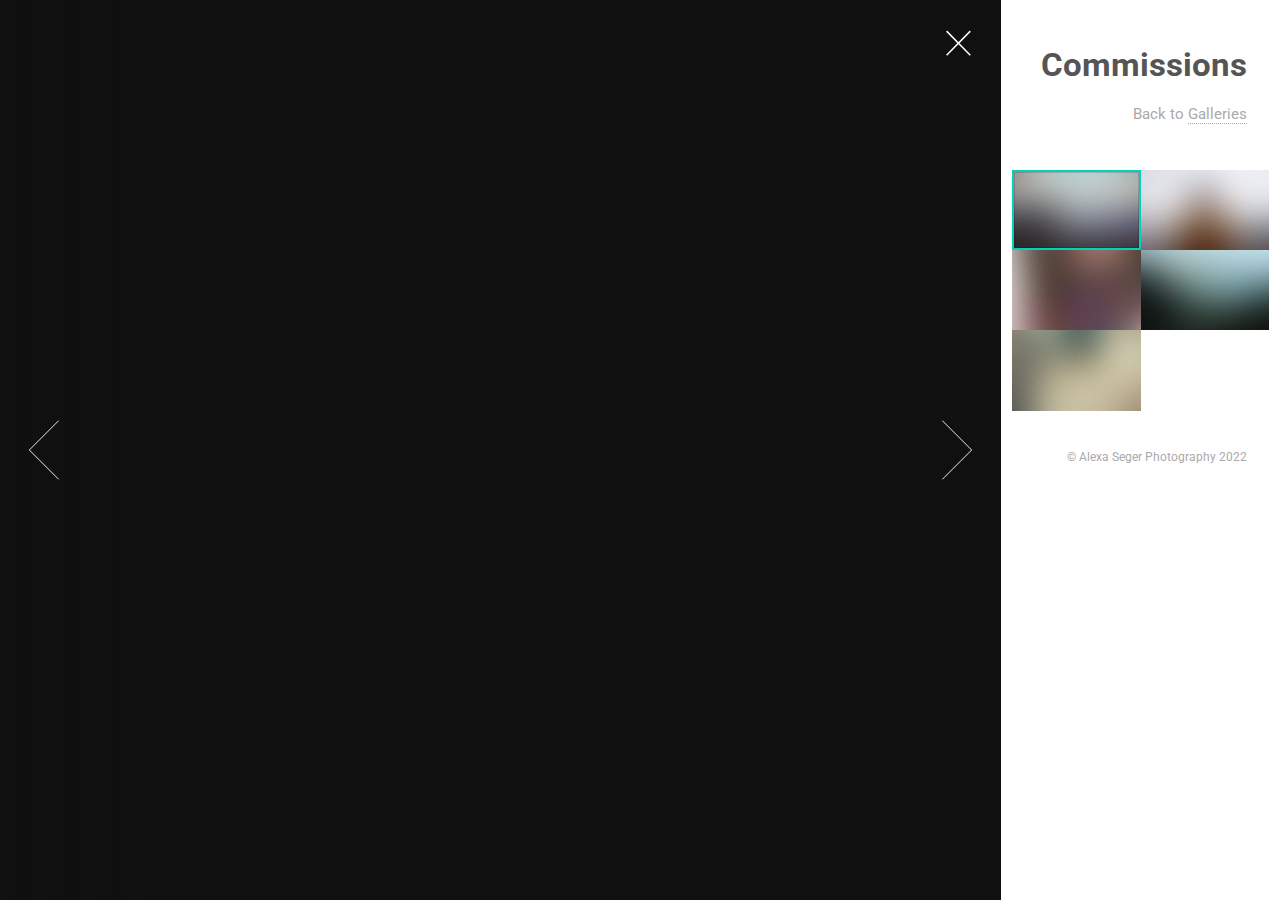
==== commissionGallery.html @ c6664f1d "Headers" ====
<!DOCTYPE HTML>

<html>
	<head>
		<title>Commission Gallery</title>
		<meta charset="utf-8" />
		<meta name="viewport" content="width=device-width, initial-scale=1, user-scalable=no" />
		<link rel="stylesheet" href="assets/css/gallery.css" />
		<noscript><link rel="stylesheet" href="assets/css/noscript.css" /></noscript>
	</head>
	<body class="is-preload-0 is-preload-1 is-preload-2">

		<!-- Main -->
			<div id="main">

				<!-- Header -->
					<header id="header">
						<h1>Commissions</h1>
						<p>Back to <a href="index.html#work">Galleries</a></p>
					</header>

				<!-- Thumbnail -->
					<section id="thumbnails">
						<article>
							<a class="thumbnail" href="images/fulls/Commission/1-DSC_1055.jpg" data-position="left center"><img src="images/thumbs/01.jpg" alt="" /></a>
							<h2>Product shot for <a href="https://www.designsbycarbone.com/">Designs by Carbone </a></h2>
						</article>
						<article>
							<a class="thumbnail" href="images/fulls/Commission/2-DSC_0468.jpg"><img src="images/thumbs/02.jpg" alt="" /></a>
							<h2>Product shot for <a href="https://www.designsbycarbone.com/">Designs by Carbone </a></h2>
						</article>
						<article>
							<a class="thumbnail" href="images/fulls/Commission/3-DSC_0529.jpg" data-position="top center"><img src="images/thumbs/03.jpg" alt="" /></a>
							<h2>Product shot for <a href="https://www.designsbycarbone.com/">Designs by Carbone </a></h2>
						</article>
						<article>
							<a class="thumbnail" href="images/fulls/Commission/4-DSC_0909.jpg"><img src="images/thumbs/04.jpg" alt="" /></a>
							<h2>Product shot for MARTIMUCCI <a href="https://www.instagram.com/martimucci_/">@martimucci_</a></h2>
						</article>
						<article>
							<a class="thumbnail" href="images/fulls/Commission/5-DSC_0930.jpg" data-position="top center"><img src="images/thumbs/05.jpg" alt="" /></a>
							<h2>Product shot for MARTIMUCCI <a href="https://www.instagram.com/martimucci_/">@martimucci_</a></h2>
						</article>
					</section>

				<!-- Footer -->
					<footer id="footer">
						<ul class="copyright">
							<li>&copy; Alexa Seger Photography 2022</li>
						</ul>
					</footer>

			</div>

		<!-- Scripts -->
			<script src="assets/js/jquery.min.js"></script>
			<script src="assets/js/browser.min.js"></script>
			<script src="assets/js/breakpoints.min.js"></script>
			<script src="assets/js/gallery.js"></script>

	</body>
</html>
---- assets/css/gallery.css ----
@import url(fontawesome-all.min.css);
@import url("https://fonts.googleapis.com/css?family=Roboto:400,700");

/*
	Lens by HTML5 UP
	html5up.net | @ajlkn
	Free for personal and commercial use under the CCA 3.0 license (html5up.net/license)
*/

html, body, div, span, applet, object,
iframe, h1, h2, h3, h4, h5, h6, p, blockquote,
pre, a, abbr, acronym, address, big, cite,
code, del, dfn, em, img, ins, kbd, q, s, samp,
small, strike, strong, sub, sup, tt, var, b,
u, i, center, dl, dt, dd, ol, ul, li, fieldset,
form, label, legend, table, caption, tbody,
tfoot, thead, tr, th, td, article, aside,
canvas, details, embed, figure, figcaption,
footer, header, hgroup, menu, nav, output, ruby,
section, summary, time, mark, audio, video {
	margin: 0;
	padding: 0;
	border: 0;
	font-size: 100%;
	font: inherit;
	vertical-align: baseline;}

article, aside, details, figcaption, figure,
footer, header, hgroup, menu, nav, section {
	display: block;}

body {
	line-height: 1;
}

ol, ul {
	list-style: none;
}

blockquote, q {
	quotes: none;
}

	blockquote:before, blockquote:after, q:before, q:after {
		content: '';
		content: none;
	}

table {
	border-collapse: collapse;
	border-spacing: 0;
}

body {
	-webkit-text-size-adjust: none;
}

mark {
	background-color: transparent;
	color: inherit;
}

input::-moz-focus-inner {
	border: 0;
	padding: 0;
}

input, select, textarea {
	-moz-appearance: none;
	-webkit-appearance: none;
	-ms-appearance: none;
	appearance: none;
}

/* Basic */

	/*
			@-ms-viewport {
				width: device-width;
			}
		*/

	@media screen and (max-width: 480px) {

		html, body {
			min-width: 320px;
		}

	}

	body.is-preload-0 *, body.is-preload-0 *:before, body.is-preload-0 *:after {
		-moz-animation: none !important;
		-webkit-animation: none !important;
		-ms-animation: none !important;
		animation: none !important;
		-moz-transition: none !important;
		-webkit-transition: none !important;
		-ms-transition: none !important;
		transition: none !important;
	}

	html {
		box-sizing: border-box;
	}

	*, *:before, *:after {
		box-sizing: inherit;
	}

	html, body {
		background-color: #101010;
		overflow: hidden;
	}

/* Type */

	html {
		font-size: 16pt;
	}

		@media screen and (max-width: 1680px) {

			html {
				font-size: 12pt;
			}

		}

		@media screen and (max-width: 1280px) {

			html {
				font-size: 11pt;
			}

		}

	body {
		background-color: #fff;
		color: #aaa;
	}

	body, input, select, textarea {
		font-family: "Roboto", Helvetica, sans-serif;
		font-weight: 400;
		line-height: 1.65;
		font-size: 1em;
		color: #aaa;
	}

	a {
		-moz-transition: color 0.25s ease, border-bottom-color 0.25s ease;
		-webkit-transition: color 0.25s ease, border-bottom-color 0.25s ease;
		-ms-transition: color 0.25s ease, border-bottom-color 0.25s ease;
		transition: color 0.25s ease, border-bottom-color 0.25s ease;
		border-bottom: dotted 1px;
		color: inherit;
		text-decoration: none;
	}

		a:hover {
			border-bottom-color: transparent;
			color: #00D3B7;
		}

	strong, b {
		font-weight: 400;
		color: #555;
	}

	em, i {
		font-style: italic;
	}

	p {
		margin: 0 0 1.25em 0;
	}

	h1, h2, h3, h4, h5, h6 {
		font-weight: 400;
		line-height: 1.25;
		margin: 0 0 0.5em 0;
		color: #555;
	}

		h1 a, h2 a, h3 a, h4 a, h5 a, h6 a {
			color: inherit;
			text-decoration: none;
		}

	h2 {
		font-size: 1.25em;
	}

	h3 {
		font-size: 1em;
	}

	h4 {
		font-size: 0.9em;
	}

	h5 {
		font-size: 0.8em;
	}

	h6 {
		font-size: 0.7em;
	}

	sub {
		font-size: 0.8em;
		position: relative;
		top: 0.5em;
	}

	sup {
		font-size: 0.8em;
		position: relative;
		top: -0.5em;
	}

	blockquote {
		border-left: solid 4px #ccc;
		font-style: italic;
		margin: 0 0 1.25em 0;
		padding: 0.3125em 0 0.3125em 1.25em;
	}

	code {
		border-radius: 4px;
		border: solid 1px;
		font-family: "Courier New", monospace;
		font-size: 0.9em;
		margin: 0 0.25em;
		padding: 0.25em 0.65em;
		border-color: #ccc;
	}

	pre {
		-webkit-overflow-scrolling: touch;
		font-family: "Courier New", monospace;
		font-size: 0.9em;
		margin: 0 0 1.25em 0;
	}

		pre code {
			display: block;
			padding: 1em 1.5em;
			overflow-x: auto;
		}

	hr {
		border: 0;
		border-bottom: solid 1px #ccc;
		margin: 1.25em 0;
	}

		hr.major {
			margin: 1.875em 0;
		}

	.align-left {
		text-align: left;
	}

	.align-center {
		text-align: center;
	}

	.align-right {
		text-align: right;
	}

/* Button */

	input[type="submit"],
	input[type="reset"],
	input[type="button"],
	button,
	.button {
		-moz-appearance: none;
		-webkit-appearance: none;
		-ms-appearance: none;
		appearance: none;
		-moz-transition: background-color 0.25s ease-in-out, border-color 0.25s ease-in-out, color 0.25s ease-in-out;
		-webkit-transition: background-color 0.25s ease-in-out, border-color 0.25s ease-in-out, color 0.25s ease-in-out;
		-ms-transition: background-color 0.25s ease-in-out, border-color 0.25s ease-in-out, color 0.25s ease-in-out;
		transition: background-color 0.25s ease-in-out, border-color 0.25s ease-in-out, color 0.25s ease-in-out;
		background-color: transparent;
		border-radius: 4px;
		border: solid 1px #ccc;
		color: #555;
		cursor: pointer;
		display: inline-block;
		line-height: 1;
		padding: 0.75em 1.5em;
		text-align: center;
		text-decoration: none;
		white-space: nowrap;
	}

		input[type="submit"]:hover,
		input[type="reset"]:hover,
		input[type="button"]:hover,
		button:hover,
		.button:hover {
			border-color: #00D3B7;
			color: #00D3B7;
		}

			input[type="submit"]:hover:active,
			input[type="reset"]:hover:active,
			input[type="button"]:hover:active,
			button:hover:active,
			.button:hover:active {
				background-color: rgba(0, 211, 183, 0.15);
			}

		input[type="submit"].icon,
		input[type="reset"].icon,
		input[type="button"].icon,
		button.icon,
		.button.icon {
			padding-left: 1.35em;
		}

			input[type="submit"].icon:before,
			input[type="reset"].icon:before,
			input[type="button"].icon:before,
			button.icon:before,
			.button.icon:before {
				margin-right: 0.5em;
			}

		input[type="submit"].fit,
		input[type="reset"].fit,
		input[type="button"].fit,
		button.fit,
		.button.fit {
			width: 100%;
		}

		input[type="submit"].small,
		input[type="reset"].small,
		input[type="button"].small,
		button.small,
		.button.small {
			font-size: 0.8em;
		}

		input[type="submit"].large,
		input[type="reset"].large,
		input[type="button"].large,
		button.large,
		.button.large {
			font-size: 1.35em;
		}

		input[type="submit"].disabled, input[type="submit"]:disabled,
		input[type="reset"].disabled,
		input[type="reset"]:disabled,
		input[type="button"].disabled,
		input[type="button"]:disabled,
		button.disabled,
		button:disabled,
		.button.disabled,
		.button:disabled {
			pointer-events: none;
			opacity: 0.25;
		}

/* Form */

	form {
		margin: 0 0 1.25em 0;
	}

	label {
		color: #555;
		display: block;
		font-size: 0.9em;
		font-weight: 400;
		margin: 0 0 0.625em 0;
	}

	input[type="text"],
	input[type="password"],
	input[type="email"],
	select,
	textarea {
		-moz-appearance: none;
		-webkit-appearance: none;
		-ms-appearance: none;
		appearance: none;
		background-color: transparent;
		border-radius: 4px;
		border: solid 1px #ccc;
		color: inherit;
		display: block;
		outline: 0;
		padding: 0 0.75em;
		text-decoration: none;
		width: 100%;
	}

		input[type="text"]:invalid,
		input[type="password"]:invalid,
		input[type="email"]:invalid,
		select:invalid,
		textarea:invalid {
			box-shadow: none;
		}

		input[type="text"]:focus,
		input[type="password"]:focus,
		input[type="email"]:focus,
		select:focus,
		textarea:focus {
			border-color: #00D3B7;
		}

	select {
		background-image: url("data:image/svg+xml;charset=utf8,%3Csvg xmlns='http://www.w3.org/2000/svg' width='40' height='40' preserveAspectRatio='none' viewBox='0 0 40 40'%3E%3Cpath d='M9.4,12.3l10.4,10.4l10.4-10.4c0.2-0.2,0.5-0.4,0.9-0.4c0.3,0,0.6,0.1,0.9,0.4l3.3,3.3c0.2,0.2,0.4,0.5,0.4,0.9 c0,0.4-0.1,0.6-0.4,0.9L20.7,31.9c-0.2,0.2-0.5,0.4-0.9,0.4c-0.3,0-0.6-0.1-0.9-0.4L4.3,17.3c-0.2-0.2-0.4-0.5-0.4-0.9 c0-0.4,0.1-0.6,0.4-0.9l3.3-3.3c0.2-0.2,0.5-0.4,0.9-0.4S9.1,12.1,9.4,12.3z' fill='%23ccc' /%3E%3C/svg%3E");
		background-size: 1.25rem;
		background-repeat: no-repeat;
		background-position: calc(100% - 1rem) center;
		height: 2.75em;
		padding-right: 2.75em;
		text-overflow: ellipsis;
	}

		select option {
			color: #555;
			background: #fff;
		}

		select:focus::-ms-value {
			background-color: transparent;
		}

		select::-ms-expand {
			display: none;
		}

	.select-wrapper {
		text-decoration: none;
		display: block;
		position: relative;
	}

		.select-wrapper:before {
			-moz-osx-font-smoothing: grayscale;
			-webkit-font-smoothing: antialiased;
			display: inline-block;
			font-style: normal;
			font-variant: normal;
			text-rendering: auto;
			line-height: 1;
			text-transform: none !important;
			font-family: 'Font Awesome 5 Free';
			font-weight: 900;
		}

		.select-wrapper:before {
			color: #ccc;
			content: '\f107';
			display: block;
			height: 2.75em;
			line-height: 2.75em;
			pointer-events: none;
			position: absolute;
			right: 0;
			text-align: center;
			top: 0;
			width: 2.75em;
		}

		.select-wrapper select::-ms-expand {
			display: none;
		}

	input[type="text"],
	input[type="password"],
	input[type="email"],
	select {
		height: 2.75em;
	}

	textarea {
		padding: 0.75em 1em;
	}

	input[type="checkbox"],
	input[type="radio"] {
		-moz-appearance: none;
		-webkit-appearance: none;
		-ms-appearance: none;
		appearance: none;
		display: block;
		float: left;
		margin-right: -2em;
		opacity: 0;
		width: 1em;
		z-index: -1;
	}

		input[type="checkbox"] + label,
		input[type="radio"] + label {
			text-decoration: none;
			color: #aaa;
			cursor: pointer;
			display: inline-block;
			font-size: 1em;
			font-weight: 400;
			margin: 0;
			padding-left: 2.4em;
			padding-right: 0.75em;
			position: relative;
		}

			input[type="checkbox"] + label:before,
			input[type="radio"] + label:before {
				-moz-osx-font-smoothing: grayscale;
				-webkit-font-smoothing: antialiased;
				display: inline-block;
				font-style: normal;
				font-variant: normal;
				text-rendering: auto;
				line-height: 1;
				text-transform: none !important;
				font-family: 'Font Awesome 5 Free';
				font-weight: 900;
			}

			input[type="checkbox"] + label:before,
			input[type="radio"] + label:before {
				background: transparent;
				border-radius: 4px;
				border: solid 1px #ccc;
				content: '';
				display: inline-block;
				font-size: 0.8em;
				height: 2.0625em;
				left: 0;
				line-height: 2.0625em;
				position: absolute;
				text-align: center;
				top: 0;
				width: 2.0625em;
			}

		input[type="checkbox"]:checked + label:before,
		input[type="radio"]:checked + label:before {
			background-color: #555;
			border-color: #555;
			color: #fff;
			content: '\f00c';
		}

		input[type="checkbox"]:focus + label:before,
		input[type="radio"]:focus + label:before {
			border-color: #00D3B7;
		}

	input[type="checkbox"] + label:before {
		border-radius: 4px;
	}

	input[type="radio"] + label:before {
		border-radius: 100%;
	}

	::-webkit-input-placeholder {
		opacity: 1.0;
		color: #ccc !important;
	}

	:-moz-placeholder {
		opacity: 1.0;
		color: #ccc !important;
	}

	::-moz-placeholder {
		opacity: 1.0;
		color: #ccc !important;
	}

	:-ms-input-placeholder {
		opacity: 1.0;
		color: #ccc !important;
	}

	.field {
		margin: 0 0 1.25em 0;
	}

/* Icon */

	.icon {
		text-decoration: none;
		border-bottom: none;
		position: relative;
	}

		.icon:before {
			-moz-osx-font-smoothing: grayscale;
			-webkit-font-smoothing: antialiased;
			display: inline-block;
			font-style: normal;
			font-variant: normal;
			text-rendering: auto;
			line-height: 1;
			text-transform: none !important;
			font-family: 'Font Awesome 5 Free';
			font-weight: 400;
		}

		.icon > .label {
			display: none;
		}

		.icon:before {
			line-height: inherit;
		}

		.icon.solid:before {
			font-weight: 900;
		}

		.icon.brands:before {
			font-family: 'Font Awesome 5 Brands';
		}

/* List */

	ol {
		list-style: decimal;
		margin: 0 0 1.25em 0;
		padding-left: 1.25em;
	}

		ol li {
			padding-left: 0.25em;
		}

	ul {
		list-style: disc;
		margin: 0 0 1.25em 0;
		padding-left: 1em;
	}

		ul li {
			padding-left: 0.5em;
		}

		ul.alt {
			list-style: none;
			padding-left: 0;
		}

			ul.alt li {
				border-top: solid 1px #ccc;
				padding: 0.5em 0;
			}

				ul.alt li:first-child {
					border-top: 0;
					padding-top: 0;
				}

	dl {
		margin: 0 0 1.25em 0;
	}

		dl dt {
			display: block;
			font-weight: 400;
			margin: 0 0 0.625em 0;
		}

		dl dd {
			margin-left: 1.25em;
		}

/* Actions */

	ul.actions {
		display: -moz-flex;
		display: -webkit-flex;
		display: -ms-flex;
		display: flex;
		cursor: default;
		list-style: none;
		margin-left: -0.625em;
		padding-left: 0;
	}

		ul.actions li {
			padding: 0 0 0 0.625em;
			vertical-align: middle;
		}

		ul.actions.special {
			-moz-justify-content: center;
			-webkit-justify-content: center;
			-ms-justify-content: center;
			justify-content: center;
			width: 100%;
			margin-left: 0;
		}

			ul.actions.special li:first-child {
				padding-left: 0;
			}

		ul.actions.stacked {
			-moz-flex-direction: column;
			-webkit-flex-direction: column;
			-ms-flex-direction: column;
			flex-direction: column;
			margin-left: 0;
		}

			ul.actions.stacked li {
				padding: 0.8125em 0 0 0;
			}

				ul.actions.stacked li:first-child {
					padding-top: 0;
				}

		ul.actions.fit {
			width: calc(100% + 0.625em);
		}

			ul.actions.fit li {
				-moz-flex-grow: 1;
				-webkit-flex-grow: 1;
				-ms-flex-grow: 1;
				flex-grow: 1;
				-moz-flex-shrink: 1;
				-webkit-flex-shrink: 1;
				-ms-flex-shrink: 1;
				flex-shrink: 1;
				width: 100%;
			}

				ul.actions.fit li > * {
					width: 100%;
				}

			ul.actions.fit.stacked {
				width: 100%;
			}

		@media screen and (max-width: 480px) {

			ul.actions:not(.fixed) {
				-moz-flex-direction: column;
				-webkit-flex-direction: column;
				-ms-flex-direction: column;
				flex-direction: column;
				margin-left: 0;
				width: 100% !important;
			}

				ul.actions:not(.fixed) li {
					-moz-flex-grow: 1;
					-webkit-flex-grow: 1;
					-ms-flex-grow: 1;
					flex-grow: 1;
					-moz-flex-shrink: 1;
					-webkit-flex-shrink: 1;
					-ms-flex-shrink: 1;
					flex-shrink: 1;
					padding: 0.625em 0 0 0;
					text-align: center;
					width: 100%;
				}

					ul.actions:not(.fixed) li > * {
						width: 100%;
					}

					ul.actions:not(.fixed) li:first-child {
						padding-top: 0;
					}

					ul.actions:not(.fixed) li input[type="submit"],
					ul.actions:not(.fixed) li input[type="reset"],
					ul.actions:not(.fixed) li input[type="button"],
					ul.actions:not(.fixed) li button,
					ul.actions:not(.fixed) li .button {
						width: 100%;
					}

						ul.actions:not(.fixed) li input[type="submit"].icon:before,
						ul.actions:not(.fixed) li input[type="reset"].icon:before,
						ul.actions:not(.fixed) li input[type="button"].icon:before,
						ul.actions:not(.fixed) li button.icon:before,
						ul.actions:not(.fixed) li .button.icon:before {
							margin-left: -0.5rem;
						}

		}

/* Icons */

	ul.icons {
		cursor: default;
		list-style: none;
		padding-left: 0;
	}

		ul.icons li {
			display: inline-block;
			padding: 0 1em 0 0;
		}

			ul.icons li:last-child {
				padding-right: 0;
			}

			ul.icons li .icon:before {
				font-size: 1.5rem;
			}

/* Main */

	#main {
		-moz-transition: opacity 0.75s ease, right 0.75s ease, left 0.75s ease, visibility 0.75s;
		-webkit-transition: opacity 0.75s ease, right 0.75s ease, left 0.75s ease, visibility 0.75s;
		-ms-transition: opacity 0.75s ease, right 0.75s ease, left 0.75s ease, visibility 0.75s;
		transition: opacity 0.75s ease, right 0.75s ease, left 0.75s ease, visibility 0.75s;
		-webkit-overflow-scrolling: touch;
		position: fixed;
		top: 0;
		width: 22.5em;
		height: 100%;
		background: #fff;
		outline: 0;
		overflow-x: hidden;
		overflow-y: auto;
		text-align: right;
		visibility: visible;
		z-index: 10000;
		right: 0;
	}

		#main .toggle {
			-webkit-tap-highlight-color: rgba(0, 0, 0, 0);
			position: absolute;
			top: 0;
			width: 4em;
			height: 4em;
			background-image: url("images/close-small-alt.svg");
			background-repeat: no-repeat;
			background-size: 32px 32px;
			cursor: pointer;
			display: none;
			z-index: 1;
			background-position: 0.5em 0.5em;
			left: 0;
		}

		body.fullscreen #main {
			visibility: hidden;
			right: -22.5em;
		}

		body.is-preload-1 #main {
			opacity: 0;
			right: -2em;
		}

		@media screen and (max-width: 1280px) {

			#main {
				width: 19em;
			}

				body.fullscreen #main {
					right: -19em;
				}

		}

		@media screen and (max-width: 980px) {

			#main {
				background: rgba(255, 255, 255, 0.925);
			}

				#main .toggle {
					display: block;
				}

		}

		@media screen and (max-width: 480px) {

			#main {
				transition: opacity 0.5s ease, visibility 0.5s;
				width: 100%;
				background: #fff;
				text-align: center;
			}

				body.is-preload-1 #main {
					left: auto !important;
					right: auto !important;
				}

				body.fullscreen #main {
					left: auto !important;
					right: auto !important;
					opacity: 0;
				}

				#main .toggle {
					display: none;
				}

		}

/* Header */

	#header {
		padding: 3em 2.25em 1.75em 2.25em ;
	}

		#header h1 {
			font-size: 2.25em;
			font-weight: 700;
		}

/* Footer */

	#footer {
		padding: 2.25em 2.25em 1em 2.25em ;
	}

		#footer .copyright {
			list-style: none;
			padding: 0;
		}

			#footer .copyright li {
				display: inline-block;
				font-size: 0.8em;
				margin-left: 0.35em;
				padding: 0;
			}

				#footer .copyright li:first-child {
					margin-left: 0;
				}

/* Thumbnails */

	#thumbnails {
		display: flex;
		flex-wrap: wrap;
		padding: 0 0.75em;
	}

		#thumbnails article {
			position: relative;
			width: 50%;
			background: #101010;
			outline: 0;
		}

			#thumbnails article .thumbnail {
				-webkit-tap-highlight-color: rgba(0, 0, 0, 0);
				display: block;
				position: relative;
				border: 0;
				outline: 0;
			}

				#thumbnails article .thumbnail img {
					display: block;
					width: 100%;
				}

				#thumbnails article .thumbnail:before {
					pointer-events: none;
					-moz-transition: opacity 0.25s ease;
					-webkit-transition: opacity 0.25s ease;
					-ms-transition: opacity 0.25s ease;
					transition: opacity 0.25s ease;
					content: '';
					position: absolute;
					left: 0;
					top: 0;
					width: 100%;
					height: 100%;
					box-shadow: inset 0 0 0 2px #00D3B7, inset 0 0 0px 3px rgba(0, 0, 0, 0.15);
					opacity: 0;
					z-index: 1;
				}

				#thumbnails article .thumbnail:focus:before {
					opacity: 0.5;
				}

			#thumbnails article h2, #thumbnails article p {
				display: none;
			}

			#thumbnails article.active .thumbnail:before {
				opacity: 1;
			}

		@media screen and (max-width: 480px) {

			#thumbnails article .thumbnail:before {
				display: none;
			}

		}

/* Viewer */

	@-moz-keyframes spinner {
		0% {
			-moz-transform: rotate(0deg);
			-webkit-transform: rotate(0deg);
			-ms-transform: rotate(0deg);
			transform: rotate(0deg);
		}

		100% {
			-moz-transform: rotate(360deg);
			-webkit-transform: rotate(360deg);
			-ms-transform: rotate(360deg);
			transform: rotate(360deg);
		}
	}

	@-webkit-keyframes spinner {
		0% {
			-moz-transform: rotate(0deg);
			-webkit-transform: rotate(0deg);
			-ms-transform: rotate(0deg);
			transform: rotate(0deg);
		}

		100% {
			-moz-transform: rotate(360deg);
			-webkit-transform: rotate(360deg);
			-ms-transform: rotate(360deg);
			transform: rotate(360deg);
		}
	}

	@-ms-keyframes spinner {
		0% {
			-moz-transform: rotate(0deg);
			-webkit-transform: rotate(0deg);
			-ms-transform: rotate(0deg);
			transform: rotate(0deg);
		}

		100% {
			-moz-transform: rotate(360deg);
			-webkit-transform: rotate(360deg);
			-ms-transform: rotate(360deg);
			transform: rotate(360deg);
		}
	}

	@keyframes spinner {
		0% {
			-moz-transform: rotate(0deg);
			-webkit-transform: rotate(0deg);
			-ms-transform: rotate(0deg);
			transform: rotate(0deg);
		}

		100% {
			-moz-transform: rotate(360deg);
			-webkit-transform: rotate(360deg);
			-ms-transform: rotate(360deg);
			transform: rotate(360deg);
		}
	}

	#viewer {
		-moz-transition: opacity 0.75s ease, width 0.75s ease;
		-webkit-transition: opacity 0.75s ease, width 0.75s ease;
		-ms-transition: opacity 0.75s ease, width 0.75s ease;
		transition: opacity 0.75s ease, width 0.75s ease;
		position: absolute;
		top: 0;
		width: calc(100% - 22.5em);
		height: 100%;
		left: 0;
	}

		#viewer .inner {
			pointer-events: none;
			position: absolute;
			top: 0;
			left: 0;
			width: 100%;
			height: 100%;
			z-index: 2;
		}

			#viewer .inner > * {
				pointer-events: auto;
			}

			#viewer .inner:before {
				background-image: -moz-linear-gradient(left, rgba(16,16,16,0.2), rgba(16,16,16,0) 10em, rgba(16,16,16,0)), -moz-linear-gradient(right, rgba(16,16,16,0.2), rgba(16,16,16,0) 10em, rgba(16,16,16,0));
				background-image: -webkit-linear-gradient(left, rgba(16,16,16,0.2), rgba(16,16,16,0) 10em, rgba(16,16,16,0)), -webkit-linear-gradient(right, rgba(16,16,16,0.2), rgba(16,16,16,0) 10em, rgba(16,16,16,0));
				background-image: -ms-linear-gradient(left, rgba(16,16,16,0.2), rgba(16,16,16,0) 10em, rgba(16,16,16,0)), -ms-linear-gradient(right, rgba(16,16,16,0.2), rgba(16,16,16,0) 10em, rgba(16,16,16,0));
				background-image: linear-gradient(left, rgba(16,16,16,0.2), rgba(16,16,16,0) 10em, rgba(16,16,16,0)), linear-gradient(right, rgba(16,16,16,0.2), rgba(16,16,16,0) 10em, rgba(16,16,16,0));
				content: '';
				display: block;
				position: absolute;
				top: 0;
				left: 0;
				width: 100%;
				height: 100%;
			}

			#viewer .inner .toggle {
				-webkit-tap-highlight-color: rgba(0, 0, 0, 0);
				position: absolute;
				top: 0;
				width: 4em;
				height: 4em;
				background-image: url("images/close.svg");
				background-repeat: no-repeat;
				background-size: 64px 64px;
				cursor: pointer;
				z-index: 1;
				right: 0;
				background-position: calc(100% - 0.75em) 0.75em;
			}

			#viewer .inner .nav-next,
			#viewer .inner .nav-previous {
				-webkit-tap-highlight-color: rgba(0, 0, 0, 0);
				position: absolute;
				top: 50%;
				width: 6em;
				height: 6em;
				margin-top: -3em;
				background-image: url("images/arrow.svg");
				background-position: center;
				background-repeat: no-repeat;
				background-size: contain;
				cursor: pointer;
			}

			#viewer .inner .nav-previous {
				-moz-transform: scaleX(-1);
				-webkit-transform: scaleX(-1);
				-ms-transform: scaleX(-1);
				transform: scaleX(-1);
				left: 0;
			}

			#viewer .inner .nav-next {
				right: 0;
			}

		#viewer .slide {
			-moz-transition: opacity 0.5s ease-in-out;
			-webkit-transition: opacity 0.5s ease-in-out;
			-ms-transition: opacity 0.5s ease-in-out;
			transition: opacity 0.5s ease-in-out;
			position: absolute;
			top: 0;
			left: 0;
			width: 100%;
			height: 100%;
			opacity: 1;
			z-index: 1;
		}

			#viewer .slide .caption {
				background-image: -moz-linear-gradient(bottom, rgba(16,16,16,0.75), rgba(16,16,16,0.25) 80%, rgba(16,16,16,0));
				background-image: -webkit-linear-gradient(bottom, rgba(16,16,16,0.75), rgba(16,16,16,0.25) 80%, rgba(16,16,16,0));
				background-image: -ms-linear-gradient(bottom, rgba(16,16,16,0.75), rgba(16,16,16,0.25) 80%, rgba(16,16,16,0));
				background-image: linear-gradient(bottom, rgba(16,16,16,0.75), rgba(16,16,16,0.25) 80%, rgba(16,16,16,0));
				padding: 2em 2em 0.75em 2em ;
				position: absolute;
				bottom: 0;
				left: 0;
				width: 100%;
				color: rgba(255, 255, 255, 0.5);
				z-index: 1;
			}

				#viewer .slide .caption h2, #viewer .slide .caption h3, #viewer .slide .caption h4, #viewer .slide .caption h5, #viewer .slide .caption h6 {
					color: #fff;
				}

			#viewer .slide .image {
				-moz-transition: opacity 0.5s ease-in-out;
				-webkit-transition: opacity 0.5s ease-in-out;
				-ms-transition: opacity 0.5s ease-in-out;
				transition: opacity 0.5s ease-in-out;
				position: absolute;
				top: 0;
				left: 0;
				width: 100%;
				height: 100%;
				background-repeat: no-repeat;
/*makes it look better for portrait aspect */
				background-size: contain;
				opacity: 0;
			}

			#viewer .slide:before {
				-moz-animation: spinner 1s linear infinite;
				-webkit-animation: spinner 1s linear infinite;
				-ms-animation: spinner 1s linear infinite;
				animation: spinner 1s linear infinite;
				-moz-transition: opacity 0.5s ease-in-out;
				-webkit-transition: opacity 0.5s ease-in-out;
				-ms-transition: opacity 0.5s ease-in-out;
				transition: opacity 0.5s ease-in-out;
				content: '';
				display: block;
				position: absolute;
				top: 50%;
				left: 50%;
				width: 3em;
				height: 3em;
				background-image: url("images/spinner.svg");
				background-position: center;
				background-repeat: no-repeat;
				background-size: contain;
				margin: -1.5em 0 0 -1.5em;
				opacity: 0;
			}

			#viewer .slide.loading:before {
				opacity: 1;
			}

			#viewer .slide.active .image {
				opacity: 1;
			}

		body.fullscreen #viewer {
			width: 100%;
		}

			body.fullscreen #viewer .inner .toggle {
				background-image: url("images/open.svg");
			}

		body.is-preload-1 #viewer {
			opacity: 0;
		}

		body.is-preload-2 #viewer .slide {
			opacity: 0;
		}

		@media screen and (max-width: 1280px) {

			#viewer {
				width: calc(100% - 19em);
			}

		}

		@media screen and (max-width: 980px) {

			#viewer {
				width: 100%;
			}

				#viewer .inner .toggle {
					-moz-transition: opacity 0.75s ease;
					-webkit-transition: opacity 0.75s ease;
					-ms-transition: opacity 0.75s ease;
					transition: opacity 0.75s ease;
					background-image: url("images/open.svg");
					opacity: 0;
					right: 0;
				}

				body.fullscreen #viewer .inner .toggle {
					opacity: 1;
				}

		}

		@media screen and (max-width: 736px) {

			#viewer .inner .toggle {
				background-size: 32px 32px;
			}

			#viewer .inner .nav-next,
			#viewer .inner .nav-previous {
				background-image: url("images/arrow-small.svg");
				background-size: 32px 32px;
			}

			body.fullscreen #viewer .inner .toggle {
				background-image: url("images/open-small.svg");
			}

		}

		@media screen and (max-width: 480px) {

			#viewer {
				-moz-transition: opacity 0.5s ease;
				-webkit-transition: opacity 0.5s ease;
				-ms-transition: opacity 0.5s ease;
				transition: opacity 0.5s ease;
				-moz-transition-delay: 0s;
				-webkit-transition-delay: 0s;
				-ms-transition-delay: 0s;
				transition-delay: 0s;
				opacity: 0;
			}

				#viewer .inner .toggle {
					background-image: url("images/close-small.svg") !important;
					background-size: 32px 32px;
				}

				body.fullscreen #viewer {
					-moz-transition-delay: 0.5s;
					-webkit-transition-delay: 0.5s;
					-ms-transition-delay: 0.5s;
					transition-delay: 0.5s;
					opacity: 1;
				}

		}
---- assets/css/noscript.css ----
/*
	Dimension by HTML5 UP
	html5up.net | @ajlkn
	Free for personal and commercial use under the CCA 3.0 license (html5up.net/license)
*/

/* BG */

	body.is-preload #bg:before {
		background-color: transparent;
	}

/* Header */

	body.is-preload #header {
		-moz-filter: none;
		-webkit-filter: none;
		-ms-filter: none;
		filter: none;
	}

		body.is-preload #header > * {
			opacity: 1;
		}

		body.is-preload #header .content .inner {
			max-height: none;
			padding: 3rem 2rem;
			opacity: 1;
		}

/* Main */

	#main article {
		opacity: 1;
		margin: 4rem 0 0 0;
	}
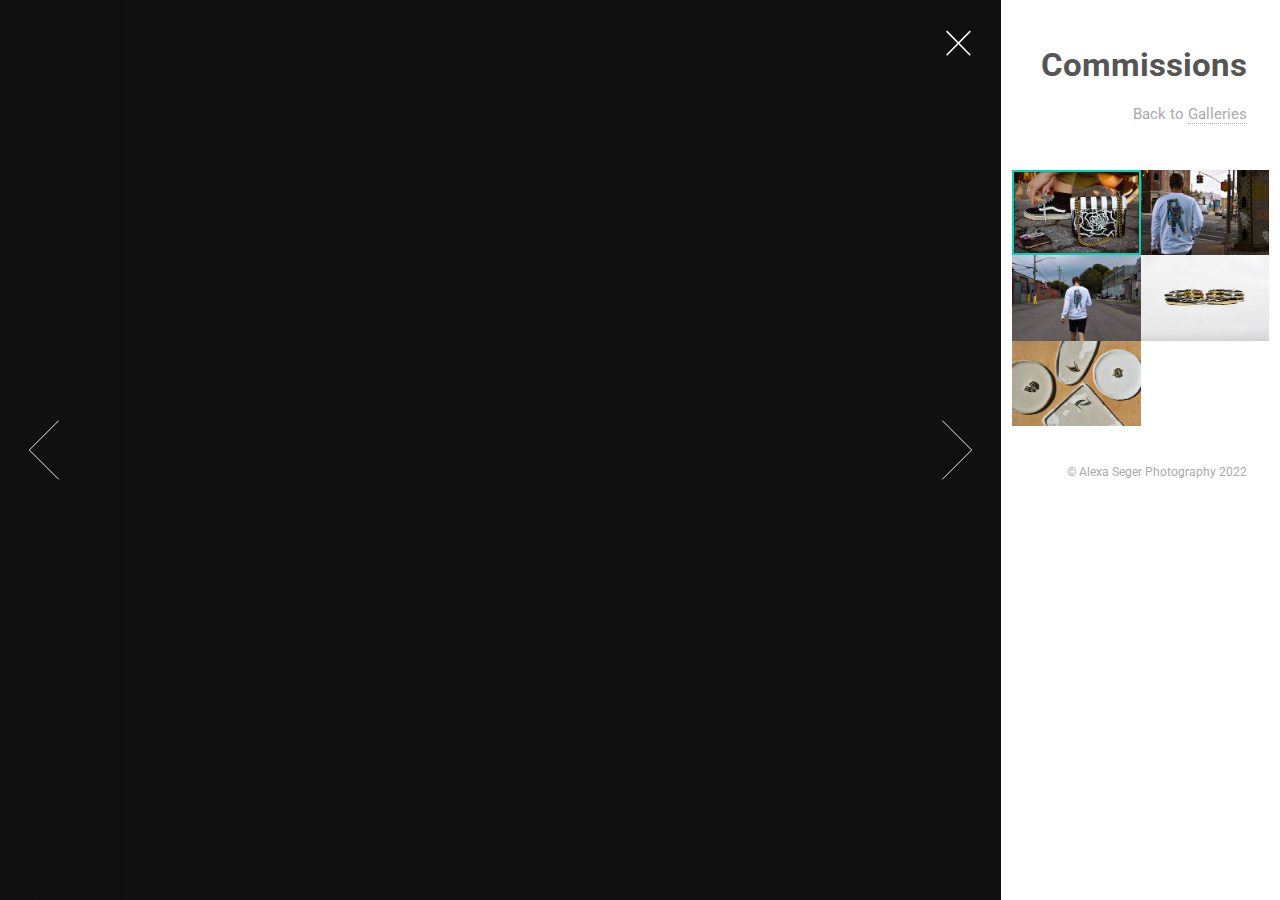
==== commit e33bcb04: "thumbnails, compression" ====
--- a/commissionGallery.html
+++ b/commissionGallery.html
@@ -22,23 +22,23 @@
 				<!-- Thumbnail -->
 					<section id="thumbnails">
 						<article>
-							<a class="thumbnail" href="images/fulls/Commission/1-DSC_1055.jpg" data-position="left center"><img src="images/thumbs/01.jpg" alt="" /></a>
+							<a class="thumbnail" href="images/fulls/Commission/1-DSC_1055.jpg" data-position="left center"><img src="images/thumbs/CommissionThumbs/1-DSC_1055.jpg" alt="" /></a>
 							<h2>Product shot for <a href="https://www.designsbycarbone.com/">Designs by Carbone </a></h2>
 						</article>
 						<article>
-							<a class="thumbnail" href="images/fulls/Commission/2-DSC_0468.jpg"><img src="images/thumbs/02.jpg" alt="" /></a>
+							<a class="thumbnail" href="images/fulls/Commission/2-DSC_0468.jpg"><img src="images/thumbs/CommissionThumbs/2-DSC_0468.jpg" alt="" /></a>
 							<h2>Product shot for <a href="https://www.designsbycarbone.com/">Designs by Carbone </a></h2>
 						</article>
 						<article>
-							<a class="thumbnail" href="images/fulls/Commission/3-DSC_0529.jpg" data-position="top center"><img src="images/thumbs/03.jpg" alt="" /></a>
+							<a class="thumbnail" href="images/fulls/Commission/3-DSC_0529.jpg" data-position="top center"><img src="images/thumbs/CommissionThumbs/3-DSC_0529.jpg" alt="" /></a>
 							<h2>Product shot for <a href="https://www.designsbycarbone.com/">Designs by Carbone </a></h2>
 						</article>
 						<article>
-							<a class="thumbnail" href="images/fulls/Commission/4-DSC_0909.jpg"><img src="images/thumbs/04.jpg" alt="" /></a>
+							<a class="thumbnail" href="images/fulls/Commission/4-DSC_0909.jpg"><img src="images/thumbs/CommissionThumbs/4-DSC_0909.jpg" alt="" /></a>
 							<h2>Product shot for MARTIMUCCI <a href="https://www.instagram.com/martimucci_/">@martimucci_</a></h2>
 						</article>
 						<article>
-							<a class="thumbnail" href="images/fulls/Commission/5-DSC_0930.jpg" data-position="top center"><img src="images/thumbs/05.jpg" alt="" /></a>
+							<a class="thumbnail" href="images/fulls/Commission/5-DSC_0930.jpg" data-position="top center"><img src="images/thumbs/CommissionThumbs/5-DSC_0930.jpg" alt="" /></a>
 							<h2>Product shot for MARTIMUCCI <a href="https://www.instagram.com/martimucci_/">@martimucci_</a></h2>
 						</article>
 					</section>
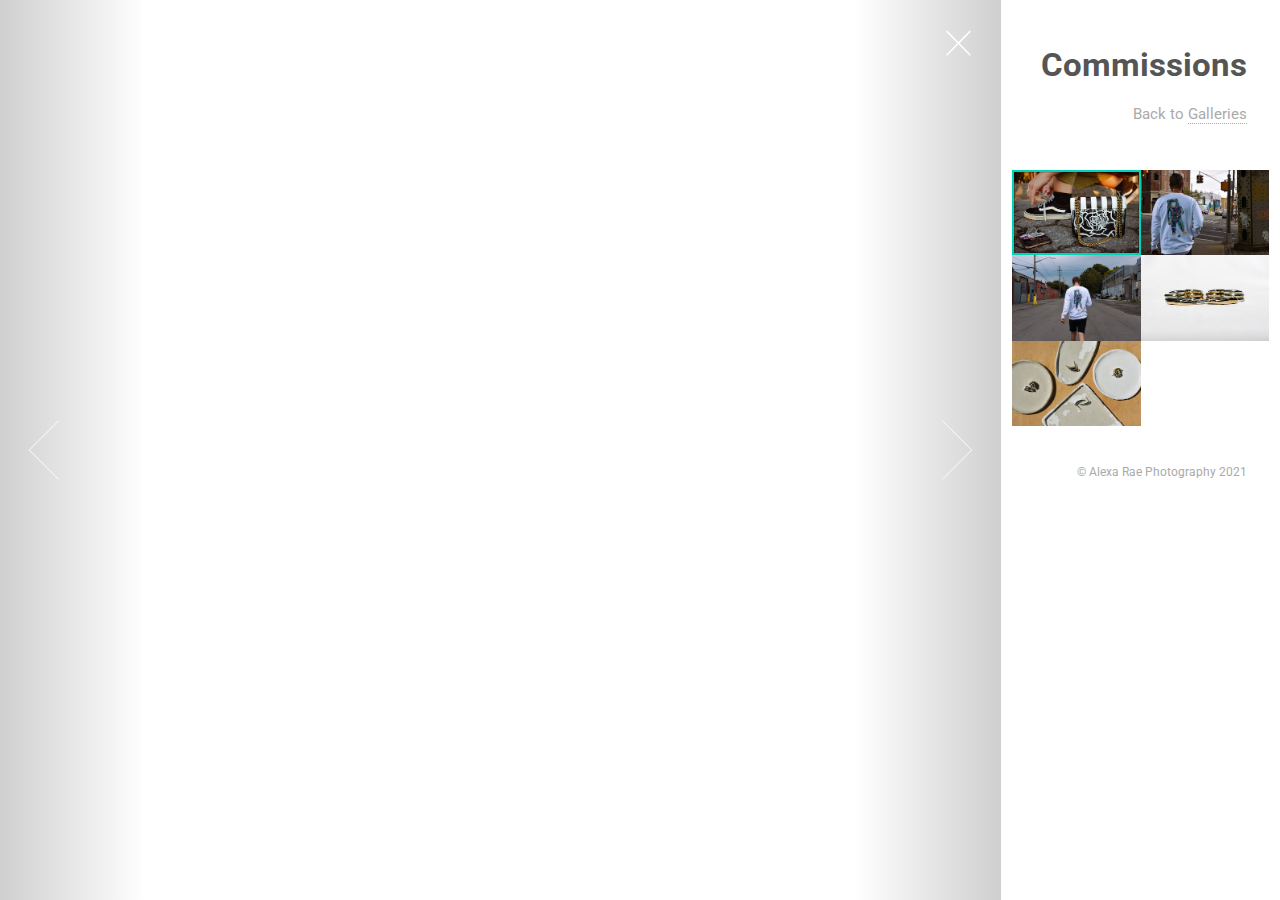
==== commit f2111bff: "footer" ====
--- a/commissionGallery.html
+++ b/commissionGallery.html
@@ -46,7 +46,7 @@
 				<!-- Footer -->
 					<footer id="footer">
 						<ul class="copyright">
-							<li>&copy; Alexa Seger Photography 2022</li>
+							<li>&copy; Alexa Rae Photography 2021</li>
 						</ul>
 					</footer>
 
--- a/assets/css/gallery.css
+++ b/assets/css/gallery.css
@@ -108,7 +108,7 @@
 	}
 
 	html, body {
-		background-color: #101010;
+		background-color: rgb(255, 255, 255);
 		overflow: hidden;
 	}
 
@@ -251,7 +251,7 @@
 
 	hr {
 		border: 0;
-		border-bottom: solid 1px #ccc;
+		border-bottom: solid 1px rgb(255, 255, 255)c;
 		margin: 1.25em 0;
 	}
 
@@ -967,7 +967,7 @@
 		#thumbnails article {
 			position: relative;
 			width: 50%;
-			background: #101010;
+			background: white;
 			outline: 0;
 		}
 
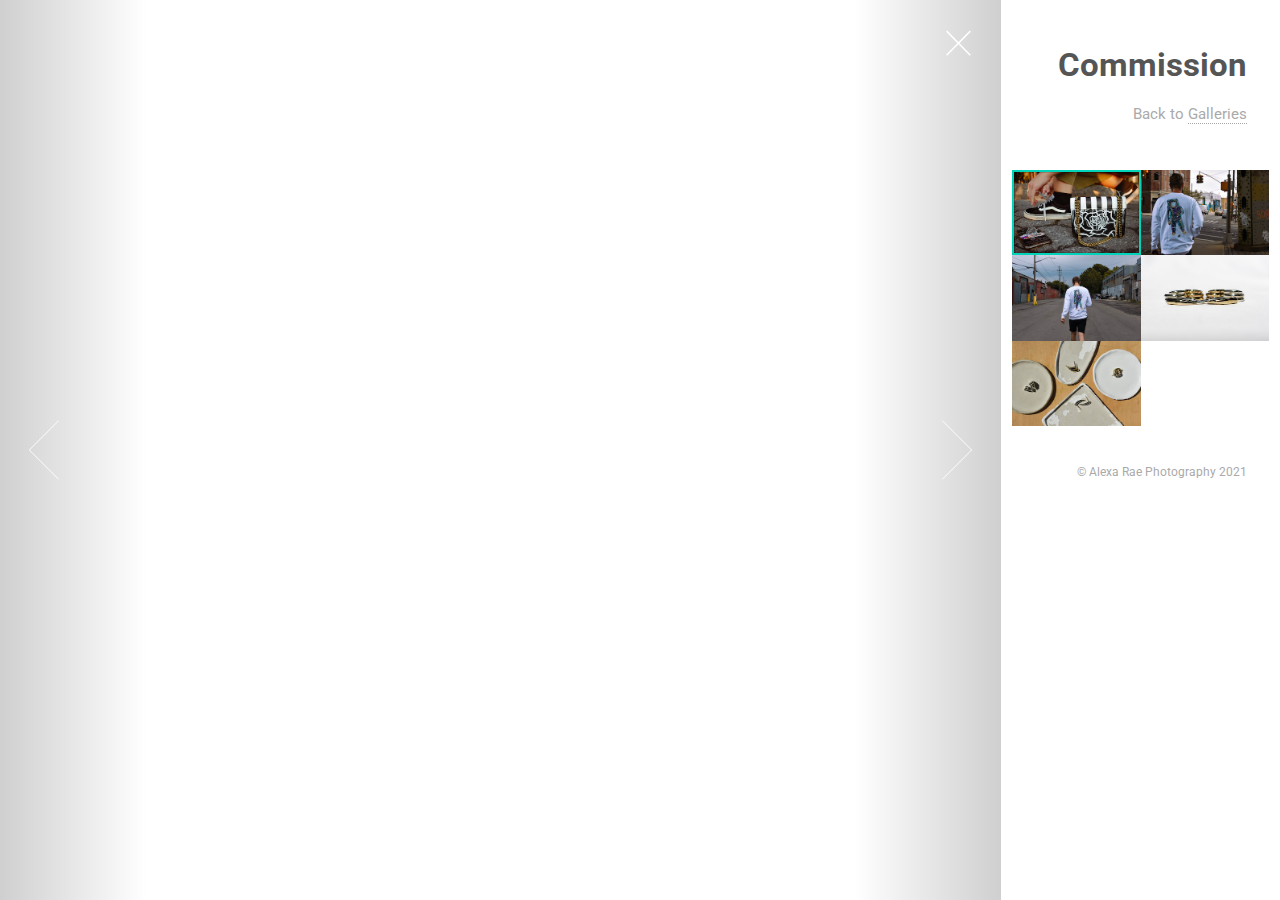
==== commit bc143d62: "minor link changes" ====
--- a/commissionGallery.html
+++ b/commissionGallery.html
@@ -15,14 +15,14 @@
 
 				<!-- Header -->
 					<header id="header">
-						<h1>Commissions</h1>
+						<h1>Commission</h1>
 						<p>Back to <a href="index.html#work">Galleries</a></p>
 					</header>
 
 				<!-- Thumbnail -->
 					<section id="thumbnails">
 						<article>
-							<a class="thumbnail" href="images/fulls/Commission/1-DSC_1055.jpg" data-position="left center"><img src="images/thumbs/CommissionThumbs/1-DSC_1055.jpg" alt="" /></a>
+							<a class="thumbnail" href="images/fulls/Commission/1-DSC_1055.jpg"><img src="images/thumbs/CommissionThumbs/1-DSC_1055.jpg" alt="" /></a>
 							<h2>Product shot for <a href="https://www.designsbycarbone.com/">Designs by Carbone </a></h2>
 						</article>
 						<article>
@@ -30,16 +30,16 @@
 							<h2>Product shot for <a href="https://www.designsbycarbone.com/">Designs by Carbone </a></h2>
 						</article>
 						<article>
-							<a class="thumbnail" href="images/fulls/Commission/3-DSC_0529.jpg" data-position="top center"><img src="images/thumbs/CommissionThumbs/3-DSC_0529.jpg" alt="" /></a>
+							<a class="thumbnail" href="images/fulls/Commission/3-DSC_0529.jpg"><img src="images/thumbs/CommissionThumbs/3-DSC_0529.jpg" alt="" /></a>
 							<h2>Product shot for <a href="https://www.designsbycarbone.com/">Designs by Carbone </a></h2>
 						</article>
 						<article>
 							<a class="thumbnail" href="images/fulls/Commission/4-DSC_0909.jpg"><img src="images/thumbs/CommissionThumbs/4-DSC_0909.jpg" alt="" /></a>
-							<h2>Product shot for MARTIMUCCI <a href="https://www.instagram.com/martimucci_/">@martimucci_</a></h2>
+							<h2>Product shot for <a href="https://martimucci.co/">MARTIMUCCI</a> <a href="https://www.instagram.com/martimucci_/">@martimucci_</a></h2>
 						</article>
 						<article>
-							<a class="thumbnail" href="images/fulls/Commission/5-DSC_0930.jpg" data-position="top center"><img src="images/thumbs/CommissionThumbs/5-DSC_0930.jpg" alt="" /></a>
-							<h2>Product shot for MARTIMUCCI <a href="https://www.instagram.com/martimucci_/">@martimucci_</a></h2>
+							<a class="thumbnail" href="images/fulls/Commission/5-DSC_0930.jpg"><img src="images/thumbs/CommissionThumbs/5-DSC_0930.jpg" alt="" /></a>
+							<h2>Product shot for <a href="https://martimucci.co/">MARTIMUCCI </a><a href="https://www.instagram.com/martimucci_/">@martimucci_</a></h2>
 						</article>
 					</section>
 
--- a/assets/css/gallery.css
+++ b/assets/css/gallery.css
@@ -1184,21 +1184,21 @@
 		}
 
 			#viewer .slide .caption {
-				background-image: -moz-linear-gradient(bottom, rgba(16,16,16,0.75), rgba(16,16,16,0.25) 80%, rgba(16,16,16,0));
+				/* background-image: -moz-linear-gradient(bottom, rgba(16,16,16,0.75), rgba(16,16,16,0.25) 80%, rgba(16,16,16,0));
 				background-image: -webkit-linear-gradient(bottom, rgba(16,16,16,0.75), rgba(16,16,16,0.25) 80%, rgba(16,16,16,0));
 				background-image: -ms-linear-gradient(bottom, rgba(16,16,16,0.75), rgba(16,16,16,0.25) 80%, rgba(16,16,16,0));
-				background-image: linear-gradient(bottom, rgba(16,16,16,0.75), rgba(16,16,16,0.25) 80%, rgba(16,16,16,0));
+				background-image: linear-gradient(bottom, rgba(16,16,16,0.75), rgba(16,16,16,0.25) 80%, rgba(16,16,16,0)); */
 				padding: 2em 2em 0.75em 2em ;
 				position: absolute;
 				bottom: 0;
 				left: 0;
 				width: 100%;
-				color: rgba(255, 255, 255, 0.5);
+				color: #555;
 				z-index: 1;
 			}
 
 				#viewer .slide .caption h2, #viewer .slide .caption h3, #viewer .slide .caption h4, #viewer .slide .caption h5, #viewer .slide .caption h6 {
-					color: #fff;
+					color: #555;
 				}
 
 			#viewer .slide .image {
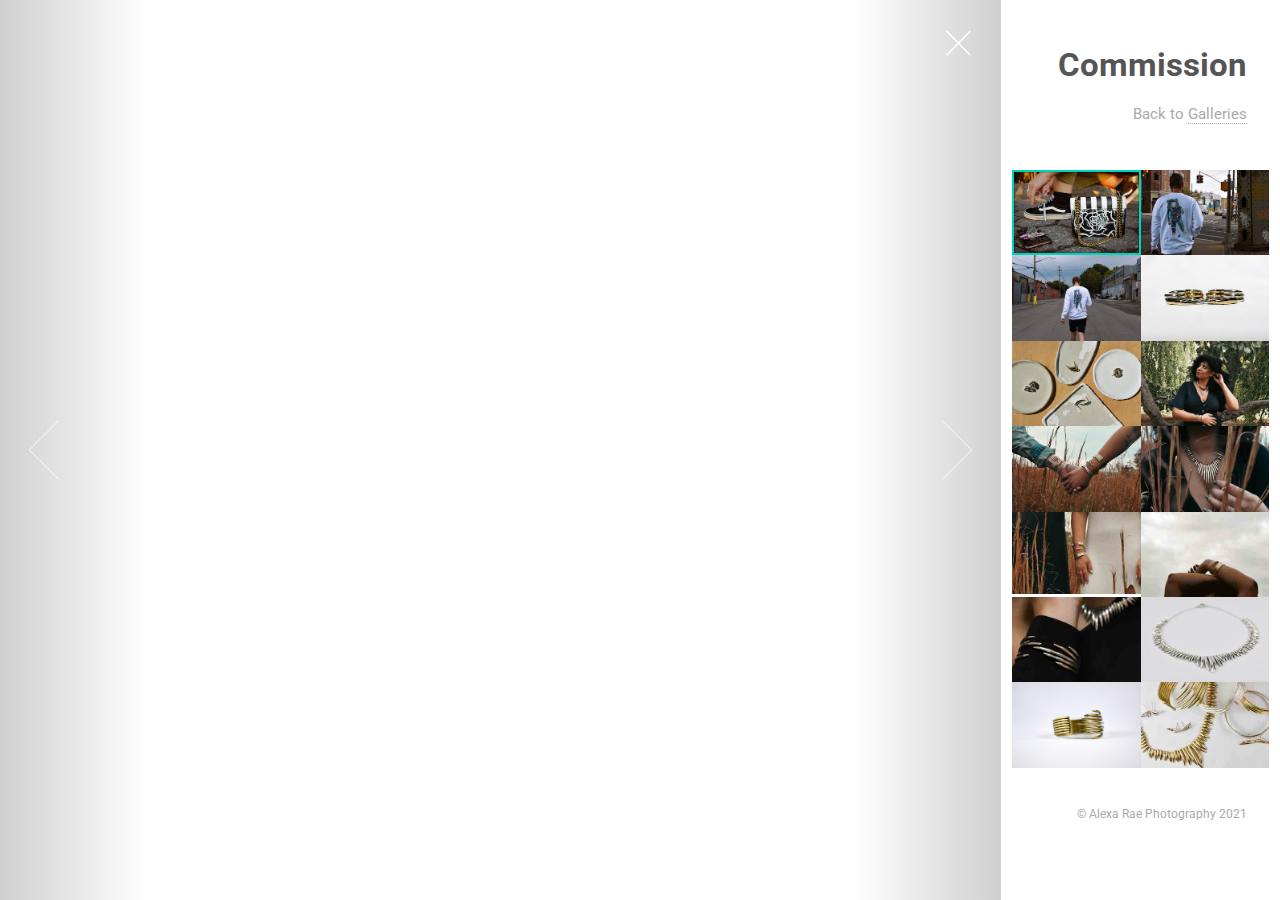
==== commit c17cc559: "photos added, aspect ratio 4/3" ====
--- a/commissionGallery.html
+++ b/commissionGallery.html
@@ -41,6 +41,42 @@
 							<a class="thumbnail" href="images/fulls/Commission/5-DSC_0930.jpg"><img src="images/thumbs/CommissionThumbs/5-DSC_0930.jpg" alt="" /></a>
 							<h2>Product shot for <a href="https://martimucci.co/">MARTIMUCCI </a><a href="https://www.instagram.com/martimucci_/">@martimucci_</a></h2>
 						</article>
+						<article>
+							<a class="thumbnail" href="images/fulls/Commission/DSC_0195.jpeg"><img src="images/thumbs/CommissionThumbs/DSC_0195.jpeg" alt="" /></a>
+							<h2>Product shot for <a href="https://martimucci.co/">MARTIMUCCI </a><a href="https://www.instagram.com/martimucci_/">@martimucci_</a></h2>
+						</article>
+						<article>
+							<a class="thumbnail" href="images/fulls/Commission/DSC_0296.jpeg"><img src="images/thumbs/CommissionThumbs/DSC_0296.jpeg" alt="" /></a>
+							<h2>Product shot for <a href="https://martimucci.co/">MARTIMUCCI </a><a href="https://www.instagram.com/martimucci_/">@martimucci_</a></h2>
+						</article>
+						<article>
+							<a class="thumbnail" href="images/fulls/Commission/DSC_0306.jpeg"><img src="images/thumbs/CommissionThumbs/DSC_0306.jpeg" alt="" /></a>
+							<h2>Product shot for <a href="https://martimucci.co/">MARTIMUCCI </a><a href="https://www.instagram.com/martimucci_/">@martimucci_</a></h2>
+						</article>
+						<article>
+							<a class="thumbnail" href="images/fulls/Commission/DSC_0375.jpeg"><img src="images/thumbs/CommissionThumbs/DSC_0375.jpg" alt="" /></a>
+							<h2>Product shot for <a href="https://martimucci.co/">MARTIMUCCI </a><a href="https://www.instagram.com/martimucci_/">@martimucci_</a></h2>
+						</article>
+						<article>
+							<a class="thumbnail" href="images/fulls/Commission/DSC_0419.jpeg"><img src="images/thumbs/CommissionThumbs/DSC_0419.jpg" alt="" /></a>
+							<h2>Product shot for <a href="https://martimucci.co/">MARTIMUCCI </a><a href="https://www.instagram.com/martimucci_/">@martimucci_</a></h2>
+						</article>
+						<article>
+							<a class="thumbnail" href="images/fulls/Commission/DSC_0464.jpeg"><img src="images/thumbs/CommissionThumbs/DSC_0464 2.jpg" alt="" /></a>
+							<h2>Product shot for <a href="https://martimucci.co/">MARTIMUCCI </a><a href="https://www.instagram.com/martimucci_/">@martimucci_</a></h2>
+						</article>
+						<article>
+							<a class="thumbnail" href="images/fulls/Commission/DSC_0478.jpeg"><img src="images/thumbs/CommissionThumbs/DSC_0478.jpeg" alt="" /></a>
+							<h2>Product shot for <a href="https://martimucci.co/">MARTIMUCCI </a><a href="https://www.instagram.com/martimucci_/">@martimucci_</a></h2>
+						</article>
+						<article>
+							<a class="thumbnail" href="images/fulls/Commission/DSC_0711.jpeg"><img src="images/thumbs/CommissionThumbs/DSC_0711.jpeg" alt="" /></a>
+							<h2>Product shot for <a href="https://martimucci.co/">MARTIMUCCI </a><a href="https://www.instagram.com/martimucci_/">@martimucci_</a></h2>
+						</article>
+						<article>
+							<a class="thumbnail" href="images/fulls/Commission/DSC_0919.jpeg"><img src="images/thumbs/CommissionThumbs/DSC_0919.jpeg" alt="" /></a>
+							<h2>Product shot for <a href="https://martimucci.co/">MARTIMUCCI </a><a href="https://www.instagram.com/martimucci_/">@martimucci_</a></h2>
+						</article>
 					</section>
 
 				<!-- Footer -->
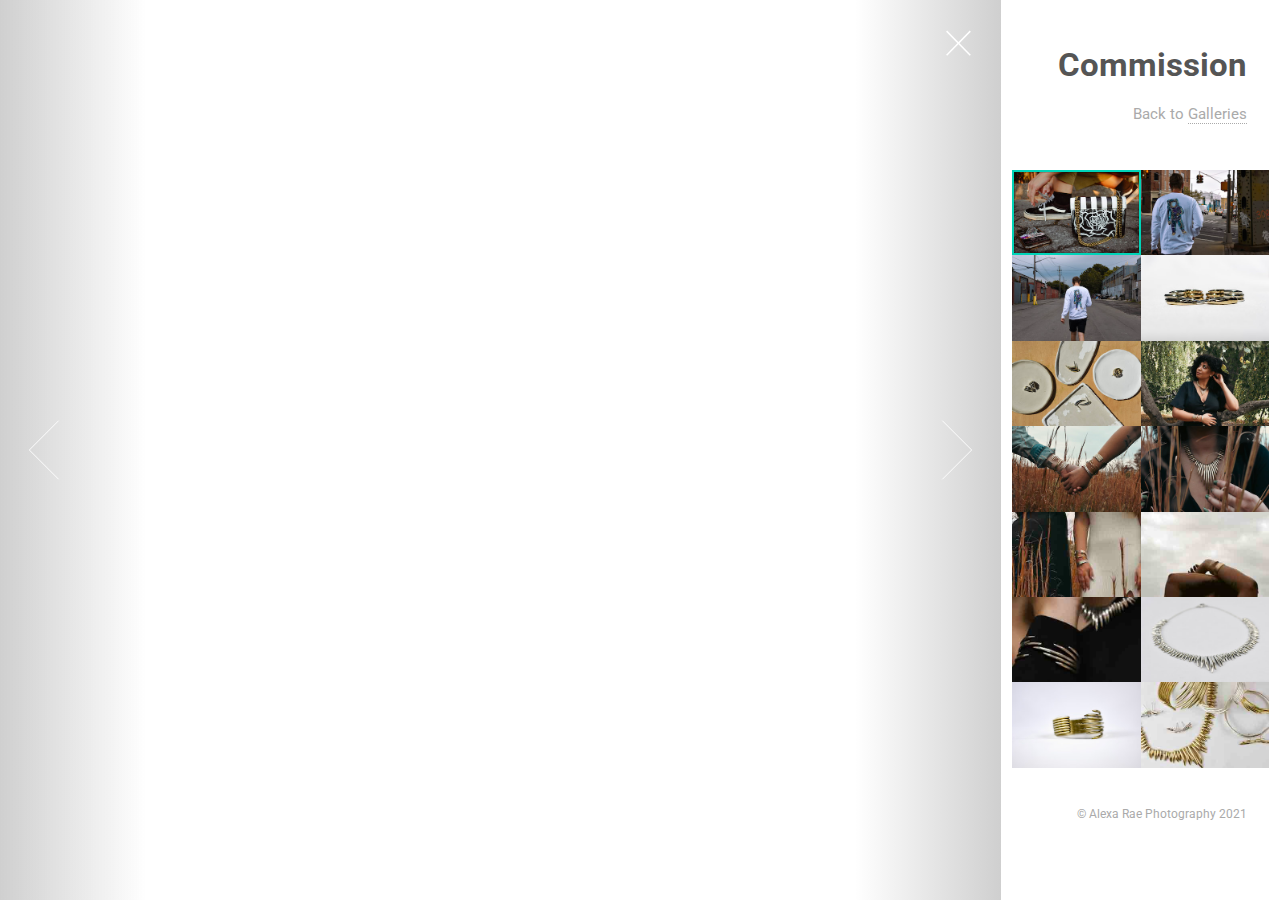
==== commit b91f9430: "fix: new photoshoot" ====
--- a/commissionGallery.html
+++ b/commissionGallery.html
@@ -54,7 +54,7 @@
 							<h2>Product shot for <a href="https://martimucci.co/">MARTIMUCCI </a><a href="https://www.instagram.com/martimucci_/">@martimucci_</a></h2>
 						</article>
 						<article>
-							<a class="thumbnail" href="images/fulls/Commission/DSC_0375.jpeg"><img src="images/thumbs/CommissionThumbs/DSC_0375.jpg" alt="" /></a>
+							<a class="thumbnail" href="images/fulls/Commission/DSC_0375.jpeg"><img src="images/thumbs/CommissionThumbs/DSC_0375.jpeg" alt="" /></a>
 							<h2>Product shot for <a href="https://martimucci.co/">MARTIMUCCI </a><a href="https://www.instagram.com/martimucci_/">@martimucci_</a></h2>
 						</article>
 						<article>
